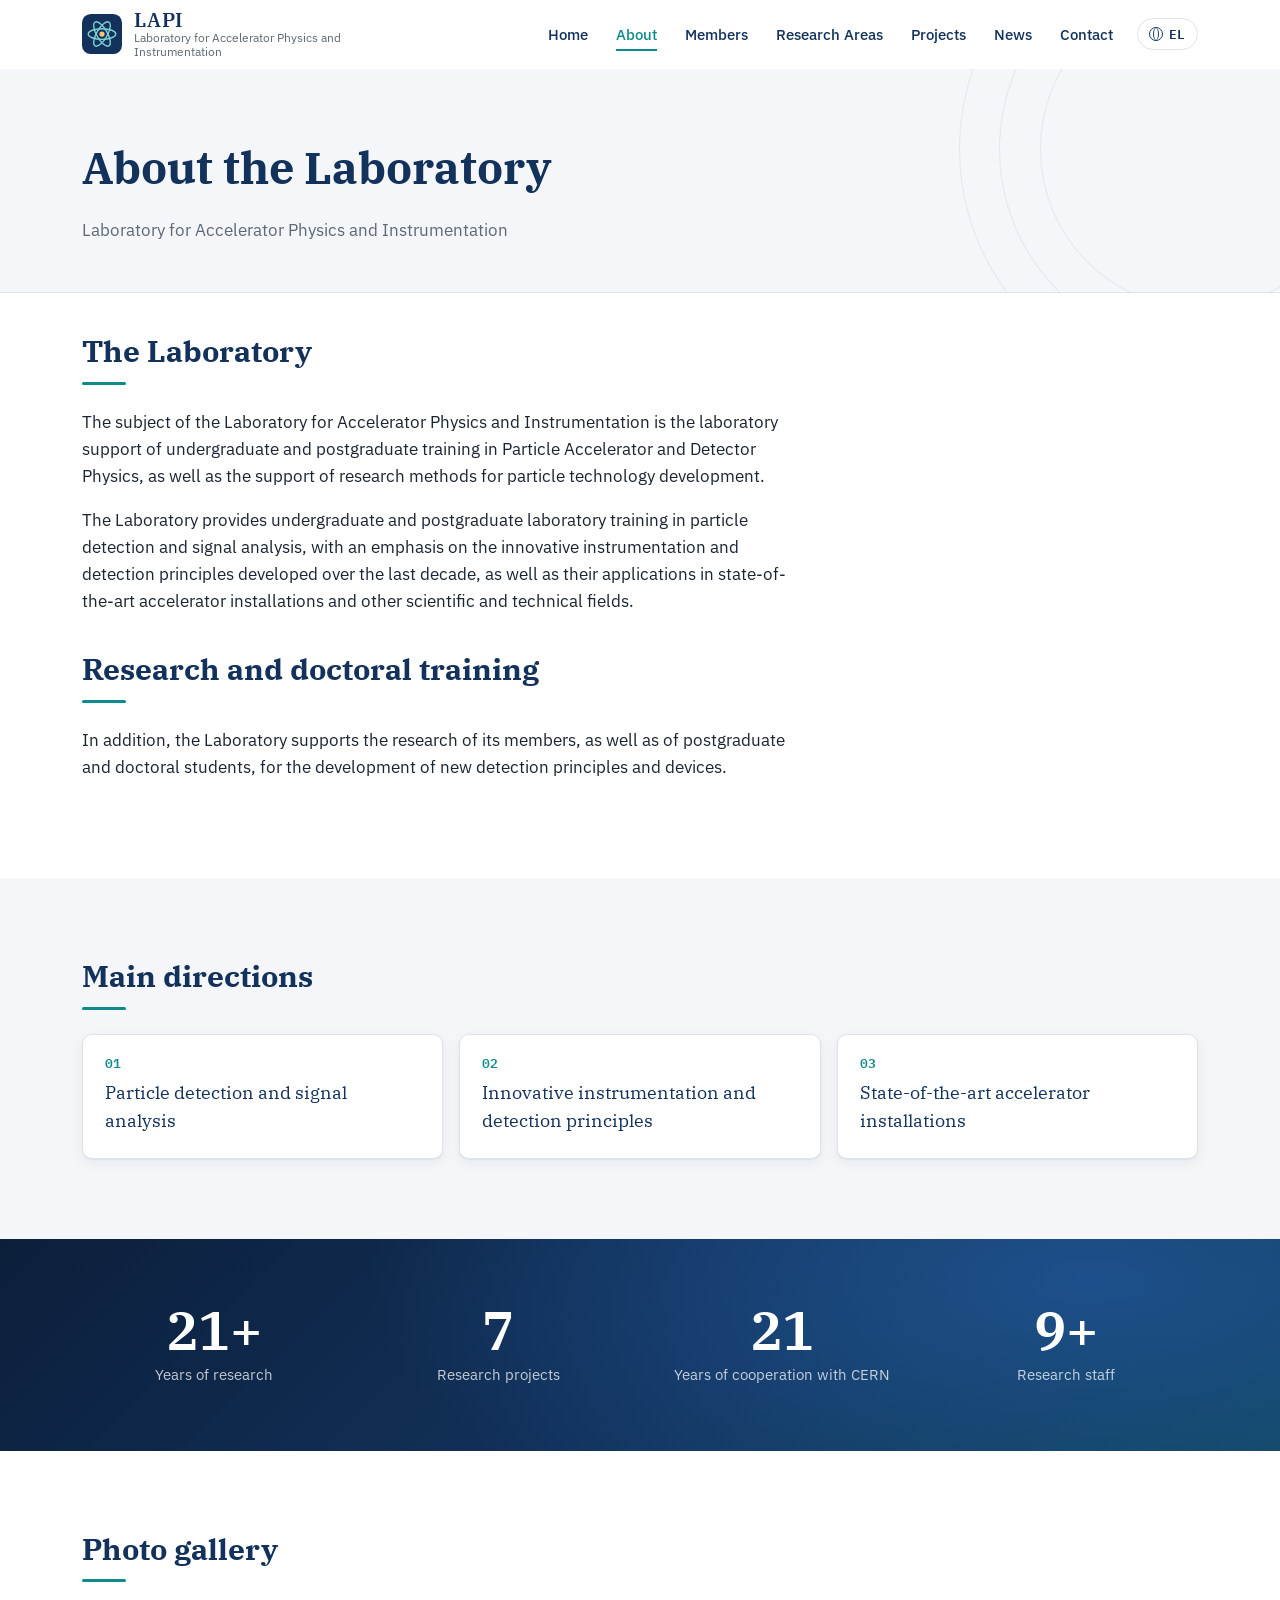
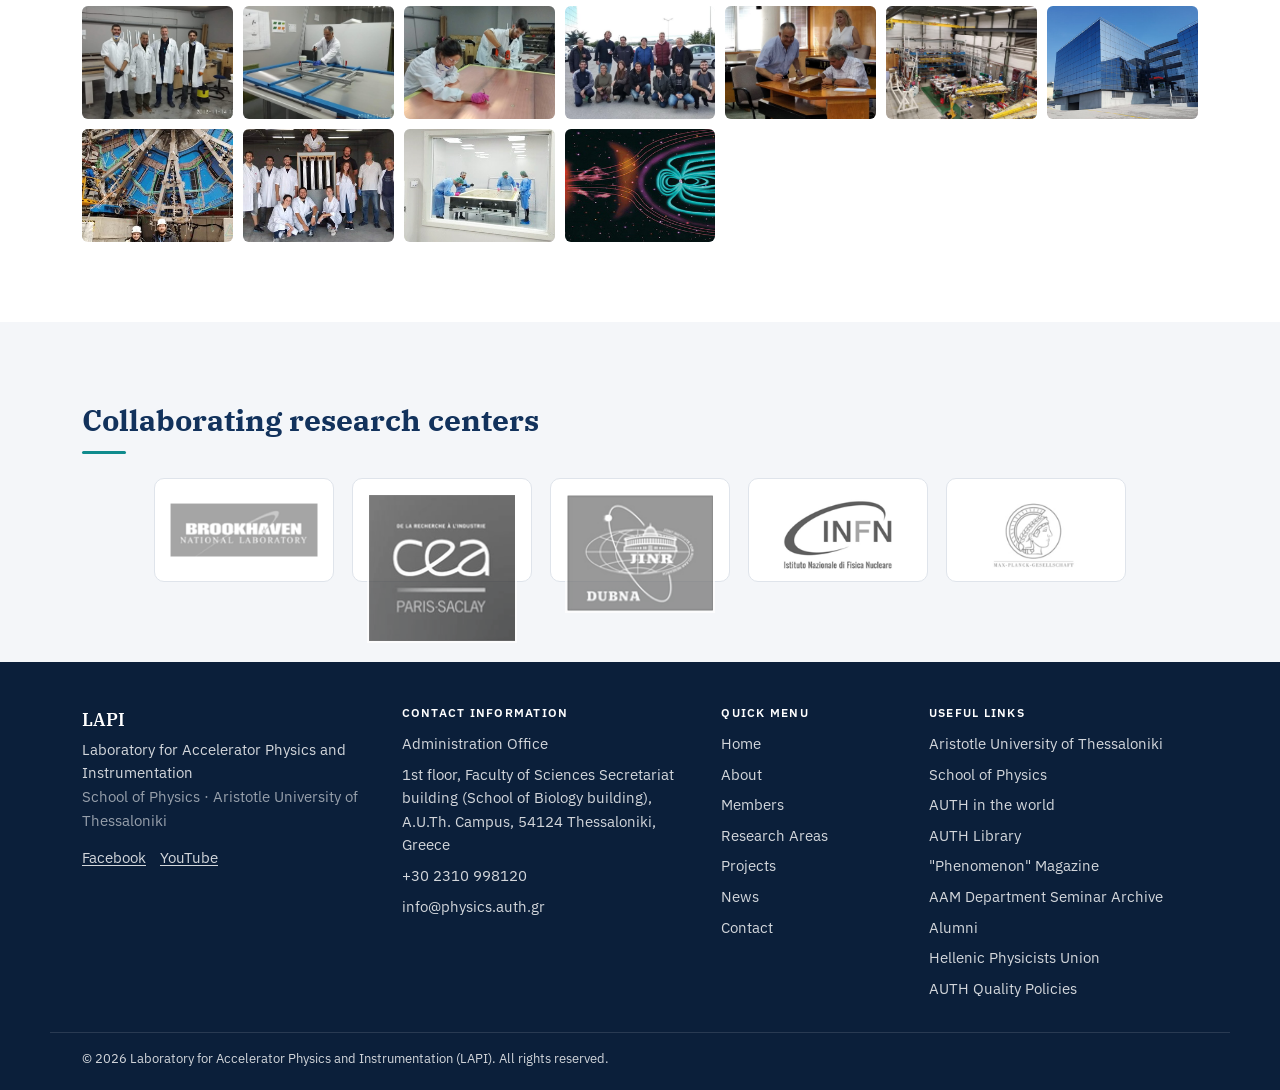
==== about.html @ a50b8a49 "LAPI site v2: content from the old site, EN/EL, member/research/project/news full pages with pop-up " ====
<!DOCTYPE html>
<html lang="en">
<head>
  <meta charset="utf-8">
  <meta name="viewport" content="width=device-width, initial-scale=1">
  <title>LAPI · Laboratory for Accelerator Physics and Instrumentation</title>
  <meta name="description" content="Laboratory for Accelerator Physics and Instrumentation (LAPI), School of Physics, Aristotle University of Thessaloniki">
  <link rel="icon" href="images/site/logo.svg" type="image/svg+xml">
  <link rel="stylesheet" href="assets/css/base.css?v=20261116-1">
  <link rel="stylesheet" id="theme-css" href="assets/css/themes/scientific.css?v=20261116-1">
  <!-- Shows a red banner if a data file has an error (e.g. a missing comma) -->
  <script>window.LAB_ERRORS=[];addEventListener("error",function(e){var t=e.target;if(t&&t.tagName==="SCRIPT"){LAB_ERRORS.push(t.getAttribute("src").split("?")[0]+": could not be loaded.");}else if(e.filename&&/\/data\//.test(e.filename)){LAB_ERRORS.push(e.filename.split("/").pop().split("?")[0].replace(/^/,"data/")+", line "+e.lineno+": "+e.message);}},true);</script>
</head>
<body data-page="about">
  <div id="site-header"></div>
  <main id="main"><noscript><p style="padding:2rem">Please enable JavaScript to view this site.</p></noscript></main>
  <div id="site-footer"></div>

  <!-- Content: edit these files -->
  <script src="data/site.js?v=20261116-1"></script>
  <script src="data/ui-strings.js?v=20261116-1"></script>
  <script src="data/members.js?v=20261116-1"></script>
  <script src="data/research.js?v=20261116-1"></script>
  <script src="data/projects.js?v=20261116-1"></script>
  <script src="data/news.js?v=20261116-1"></script>
  <!-- Engine (no need to edit) -->
  <script src="assets/js/app.js?v=20261116-1"></script>
</body>
</html>
---- assets/css/base.css ----
/* =====================================================================
 *  BASE LAYOUT & COMPONENTS
 *  Uses only the variables defined by the active theme
 *  (assets/css/themes/*.css). Change colours/fonts there, not here.
 * ===================================================================== */

/* ---------- reset ---------- */
*, *::before, *::after { box-sizing: border-box; }
html { -webkit-text-size-adjust: 100%; scroll-behavior: smooth; }
html.no-scroll { overflow: hidden; }
body {
  margin: 0; min-height: 100vh; display: flex; flex-direction: column;
  font-family: var(--font-body); font-size: 1rem; line-height: 1.6;
  color: var(--c-text); background: var(--c-bg);
  -webkit-font-smoothing: antialiased;
}
main { flex: 1; }
img { max-width: 100%; display: block; }
a { color: var(--c-accent); text-decoration-thickness: 1px; text-underline-offset: 2px; }
a:hover { text-decoration: underline; }
h1, h2, h3 { font-family: var(--font-head); color: var(--c-primary); line-height: 1.2; margin: 0 0 .5em; }
:focus-visible { outline: 2px solid var(--c-accent); outline-offset: 3px; }
[hidden] { display: none !important; }
.visually-hidden { position: absolute !important; width: 1px; height: 1px; overflow: hidden; clip: rect(0 0 0 0); white-space: nowrap; }
.muted { color: var(--c-muted); }
.container { width: 100%; max-width: var(--maxw); margin: 0 auto; padding: 0 clamp(16px, 4vw, 32px); }
.container--narrow { max-width: 860px; }

/* ---------- header ---------- */
.site-header {
  position: sticky; top: 0; z-index: 50;
  background: var(--header-bg); color: var(--header-text);
  backdrop-filter: saturate(1.4) blur(10px); -webkit-backdrop-filter: saturate(1.4) blur(10px);
  border-bottom: 1px solid transparent; transition: border-color .2s, box-shadow .2s;
}
.site-header.is-scrolled { border-bottom-color: var(--c-border); box-shadow: 0 4px 18px rgba(0,0,0,.05); }
.site-header__inner { display: flex; align-items: center; gap: 16px; min-height: 68px; }
.brand { display: flex; align-items: center; gap: 12px; color: inherit; text-decoration: none; min-width: 0; margin-right: auto; }
.brand:hover { text-decoration: none; }
.brand__logo { width: 40px; height: 40px; flex: none; }
.brand__text { display: flex; flex-direction: column; min-width: 0; }
.brand__short { font-family: var(--font-head); font-weight: 600; font-size: 1.25rem; line-height: 1.1; letter-spacing: .04em; }
.brand__name { font-size: .72rem; color: var(--c-muted); line-height: 1.25; max-width: 30ch; }

.nav { display: flex; align-items: center; gap: 4px; }
.nav__link {
  position: relative; padding: 8px 12px; border-radius: var(--radius-sm);
  color: inherit; text-decoration: none; font-weight: 500; font-size: .95rem;
}
.nav__link::after {
  content: ""; position: absolute; left: 12px; right: 12px; bottom: 3px; height: 2px;
  background: var(--c-accent); transform: scaleX(0); transform-origin: left; transition: transform .25s ease;
}
.nav__link:hover { text-decoration: none; }
.nav__link:hover::after, .nav__link.is-active::after { transform: scaleX(1); }
.nav__link.is-active { color: var(--c-accent); }

.lang-switch {
  margin-left: 8px; display: inline-flex; align-items: center; gap: 6px;
  font: 600 .8rem/1 var(--font-mono); letter-spacing: .05em;
  padding: 8px 11px; border-radius: 999px; cursor: pointer;
  color: var(--header-text); background: transparent; border: 1px solid var(--c-border);
  transition: background .2s, border-color .2s;
}
.lang-switch:hover { border-color: var(--c-accent); background: var(--c-accent-soft); }
.lang-switch__icon { width: 14px; height: 14px; border: 1.5px solid currentColor; border-radius: 50%; position: relative; }
.lang-switch__icon::before { content: ""; position: absolute; inset: 0 3px; border: 1.5px solid currentColor; border-top: 0; border-bottom: 0; border-radius: 50%; }

.nav-toggle { display: none; width: 44px; height: 44px; border: 0; background: transparent; cursor: pointer; position: relative; color: var(--header-text); }
.nav-toggle__bar, .nav-toggle__bar::before, .nav-toggle__bar::after {
  position: absolute; left: 11px; width: 22px; height: 2px; background: currentColor; border-radius: 2px; transition: transform .25s, opacity .2s;
}
.nav-toggle__bar { top: 21px; }
.nav-toggle__bar::before { content: ""; left: 0; top: -7px; }
.nav-toggle__bar::after { content: ""; left: 0; top: 7px; }
.nav-open .nav-toggle__bar { background: transparent; }
.nav-open .nav-toggle__bar::before { transform: translateY(7px) rotate(45deg); }
.nav-open .nav-toggle__bar::after { transform: translateY(-7px) rotate(-45deg); }

@media (max-width: 1100px) {
  .nav-toggle { display: block; }
  .nav {
    position: absolute; top: 100%; left: 0; right: 0; flex-direction: column; align-items: stretch; gap: 0;
    background: var(--c-surface); border-bottom: 1px solid var(--c-border); padding: 8px clamp(16px, 4vw, 32px) 16px;
    box-shadow: 0 16px 30px rgba(0,0,0,.08);
    opacity: 0; transform: translateY(-8px); pointer-events: none; transition: opacity .2s, transform .2s;
  }
  .nav-open .nav { opacity: 1; transform: none; pointer-events: auto; }
  .nav__link { padding: 12px 4px; border-bottom: 1px solid var(--c-border); color: var(--c-text); }
  .nav__link::after { left: 4px; right: auto; width: 24px; bottom: 6px; }
  .lang-switch { margin: 14px 0 0; align-self: flex-start; color: var(--c-text); }
}
@media (max-width: 420px) { .brand__name { display: none; } }

/* ---------- hero (home) ---------- */
.hero {
  position: relative; overflow: hidden; isolation: isolate;
  background: var(--hero-bg); color: var(--hero-text);
  padding: clamp(72px, 14vw, 150px) 0 clamp(64px, 11vw, 120px);
}
.hero--image { background: linear-gradient(100deg, rgba(6,18,38,.94) 0%, rgba(8,26,52,.82) 45%, rgba(8,26,52,.45) 100%), var(--hero-img) center/cover no-repeat; }
.hero__short { display: block; font: 600 .95rem/1 var(--font-mono); letter-spacing: .3em; color: var(--track-color-2); margin-bottom: 14px; }
.hero .btn-row { margin-top: 28px; }
.hero .btn--ghost { background: rgba(255,255,255,.08); color: #fff; border-color: rgba(255,255,255,.35); }
.hero .btn--ghost:hover { background: rgba(255,255,255,.16); color: #fff; border-color: #fff; }
.hero__canvas { position: absolute; inset: 0; width: 100%; height: 100%; z-index: -1; }
.hero::after { /* faint grid like graph paper */
  content: ""; position: absolute; inset: 0; z-index: -2; opacity: .08;
  background-image: linear-gradient(rgba(255,255,255,.6) 1px, transparent 1px), linear-gradient(90deg, rgba(255,255,255,.6) 1px, transparent 1px);
  background-size: 48px 48px;
  mask-image: linear-gradient(to bottom, black 30%, transparent);
  -webkit-mask-image: linear-gradient(to bottom, black 30%, transparent);
}
.hero__inner { max-width: var(--maxw); }
.hero__kicker { font: 500 .8rem/1.4 var(--font-mono); letter-spacing: .12em; text-transform: uppercase; color: var(--hero-muted); margin: 0 0 16px; }
.hero__title { color: var(--hero-text); font-size: clamp(1.9rem, 4.8vw, 3.4rem); max-width: 20ch; margin-bottom: 20px; }
.hero__tagline { font-size: clamp(1.02rem, 2vw, 1.25rem); color: var(--hero-muted); max-width: 58ch; margin: 0; }

/* ---------- page head (inner pages) ---------- */
.page-head { background: var(--c-bg-alt); border-bottom: 1px solid var(--c-border); padding: clamp(40px, 7vw, 72px) 0 clamp(28px, 5vw, 48px); position: relative; overflow: hidden; }
.page-head::before {
  content: ""; position: absolute; right: -80px; top: -80px; width: 320px; height: 320px; border-radius: 50%;
  border: 1px solid var(--c-border); box-shadow: 0 0 0 40px var(--c-bg-alt), 0 0 0 41px var(--c-border), 0 0 0 80px var(--c-bg-alt), 0 0 0 81px var(--c-border);
  opacity: .8;
}
.page-head__title { font-size: clamp(1.8rem, 4.5vw, 2.8rem); position: relative; }
.page-head__lead { color: var(--c-muted); margin: 0; max-width: 60ch; position: relative; font-size: 1.05rem; }

/* ---------- sections ---------- */
.section { padding: clamp(44px, 7vw, 80px) 0; }
.section--tight { padding-top: clamp(24px, 4vw, 40px); }
.section--alt { background: var(--c-bg-alt); }
.section__title { font-size: clamp(1.4rem, 3vw, 1.9rem); margin-bottom: 24px; }
.section__title::after { content: ""; display: block; width: 44px; height: 3px; background: var(--c-accent); margin-top: 12px; border-radius: 2px; }
.section__headrow { display: flex; align-items: baseline; justify-content: space-between; gap: 16px; flex-wrap: wrap; }
.more-link { font-weight: 500; text-decoration: none; }
.prose { max-width: 72ch; }
.prose p { margin: 0 0 1em; }
.prose ul { padding-left: 1.2em; }
.about .prose { font-size: 1.06rem; }

/* ---------- tiles (home) ---------- */
.tiles { display: grid; grid-template-columns: repeat(auto-fit, minmax(220px, 1fr)); gap: 18px; }
.tile {
  position: relative; display: flex; flex-direction: column; gap: 6px; padding: 24px 22px 44px;
  background: var(--c-surface); border: 1px solid var(--c-border); border-radius: var(--radius);
  color: var(--c-text); text-decoration: none; box-shadow: var(--shadow);
  transition: transform .25s ease, box-shadow .25s ease, border-color .25s;
}
.tile:hover { text-decoration: none; transform: translateY(-4px); box-shadow: var(--shadow-hover); border-color: var(--c-accent); }
.tile__title { font-family: var(--font-head); font-size: 1.25rem; font-weight: 600; color: var(--c-primary); display: flex; align-items: center; gap: 10px; }
.tile__count { font: 500 .75rem/1 var(--font-mono); background: var(--c-accent-soft); color: var(--c-accent); padding: 4px 7px; border-radius: 999px; }
.tile__desc { color: var(--c-muted); font-size: .94rem; }
.tile__arrow { position: absolute; right: 20px; bottom: 16px; color: var(--c-accent); font-size: 1.2rem; transition: transform .25s; }
.tile:hover .tile__arrow { transform: translateX(5px); }
.tile__icon { width: 40px; height: 40px; border-radius: 10px; background: var(--c-accent-soft); position: relative; margin-bottom: 8px; }
.tile__icon::before { content: ""; position: absolute; inset: 9px; background: var(--c-accent); -webkit-mask: var(--icon) center/contain no-repeat; mask: var(--icon) center/contain no-repeat; }
.tile__icon--people   { --icon: url("data:image/svg+xml,%3Csvg xmlns='http://www.w3.org/2000/svg' viewBox='0 0 24 24'%3E%3Ccircle cx='9' cy='8' r='4'/%3E%3Cpath d='M1 21c0-4.4 3.6-7 8-7s8 2.6 8 7z'/%3E%3Ccircle cx='17.5' cy='9' r='3'/%3E%3Cpath d='M18 14c3 .3 5 2.4 5 6h-4.5c0-2.4-.7-4.4-2.2-5.7z'/%3E%3C/svg%3E"); }
.tile__icon--research { --icon: url("data:image/svg+xml,%3Csvg xmlns='http://www.w3.org/2000/svg' viewBox='0 0 24 24' fill='none' stroke='black' stroke-width='1.8'%3E%3Cellipse cx='12' cy='12' rx='10' ry='4'/%3E%3Cellipse cx='12' cy='12' rx='10' ry='4' transform='rotate(60 12 12)'/%3E%3Cellipse cx='12' cy='12' rx='10' ry='4' transform='rotate(120 12 12)'/%3E%3Ccircle cx='12' cy='12' r='1.6' fill='black'/%3E%3C/svg%3E"); }
.tile__icon--projects { --icon: url("data:image/svg+xml,%3Csvg xmlns='http://www.w3.org/2000/svg' viewBox='0 0 24 24'%3E%3Cpath d='M3 6h7l2 2h9v12H3z'/%3E%3C/svg%3E"); }
.tile__icon--news     { --icon: url("data:image/svg+xml,%3Csvg xmlns='http://www.w3.org/2000/svg' viewBox='0 0 24 24'%3E%3Cpath d='M3 4h15v16H5a2 2 0 0 1-2-2zM19 8h2v10a2 2 0 0 1-2 2z'/%3E%3Cpath fill='white' d='M6 7h9v3H6zM6 12h9v1.5H6zM6 15h6v1.5H6z'/%3E%3C/svg%3E"); }

/* ---------- filters / chips ---------- */
.filters { display: flex; flex-wrap: wrap; gap: 8px; margin-bottom: 28px; }
.chip {
  display: inline-flex; align-items: center; gap: 6px; padding: 7px 14px; border-radius: 999px;
  border: 1px solid var(--c-border); background: var(--c-surface); color: var(--c-text);
  font: 500 .88rem/1.2 var(--font-body); cursor: pointer; transition: all .2s; text-decoration: none;
}
.chip:hover { border-color: var(--c-accent); color: var(--c-accent); text-decoration: none; }
.chip.is-active { background: var(--c-primary); border-color: var(--c-primary); color: var(--c-primary-contrast); }
.chip__count { font: 500 .72rem/1 var(--font-mono); opacity: .7; }
.chips { display: flex; flex-wrap: wrap; gap: 8px; }
.chip--link { font-size: .85rem; padding: 6px 12px; }

/* ---------- grids & cards ---------- */
.group + .group { margin-top: 48px; }
.group__title { font-size: 1.3rem; padding-bottom: 10px; border-bottom: 1px solid var(--c-border); margin-bottom: 22px; }
.grid { display: grid; gap: 22px; }
.grid--people { grid-template-columns: repeat(auto-fill, minmax(190px, 1fr)); }
.grid--cards  { grid-template-columns: repeat(auto-fill, minmax(290px, 1fr)); }
@media (max-width: 480px) { .grid--people { grid-template-columns: repeat(2, 1fr); gap: 14px; } }

.card {
  display: flex; flex-direction: column; overflow: hidden; cursor: pointer; color: var(--c-text); text-decoration: none;
  background: var(--c-surface); border: 1px solid var(--c-border); border-radius: var(--radius); box-shadow: var(--shadow);
  transition: transform .28s cubic-bezier(.2,.7,.3,1), box-shadow .28s, border-color .28s;
}
.card:hover, .card:focus-visible { transform: translateY(-5px); box-shadow: var(--shadow-hover); border-color: color-mix(in srgb, var(--c-accent) 50%, var(--c-border)); }
.card:hover .media img { transform: scale(1.04); }
.card__body { padding: 16px 18px 18px; display: flex; flex-direction: column; gap: 6px; flex: 1; }
.card__title { font-size: 1.12rem; margin: 0; }
.card--person .card__title { font-size: 1rem; font-family: var(--font-body); font-weight: 600; }
.card__meta { margin: 0; color: var(--c-accent); font-size: .86rem; font-weight: 500; }
.card__text { margin: 0; color: var(--c-muted); font-size: .92rem; }
.card--person .card__text { font-size: .85rem; }
.card__more { margin-top: auto; padding-top: 8px; font-size: .88rem; font-weight: 500; color: var(--c-accent); }
.card__row { display: flex; align-items: center; gap: 8px; flex-wrap: wrap; }
.acronym { font: 600 .78rem/1 var(--font-mono); letter-spacing: .06em; color: var(--c-primary); background: var(--c-bg-alt); border: 1px solid var(--c-border); padding: 5px 8px; border-radius: 4px; }

/* ---------- responsive images ---------- */
/* Any photo, any size: the box keeps its ratio and the photo is cropped to fill it.
   Per-item focus point with  photoPosition / imagePosition  in the data files. */
.media { position: relative; aspect-ratio: var(--ratio, 16/9); overflow: hidden; background: var(--c-bg-alt); flex: none; }
.media img { position: absolute; inset: 0; width: 100%; height: 100%; object-fit: cover; object-position: var(--pos, 50% 50%); transition: transform .6s ease; z-index: 1; }
.media .placeholder { position: absolute; inset: 0; }
.media--round { border-radius: 50%; }
.media--contain { background: #fff; }
.media img.is-contain { object-fit: contain; padding: 8% 10%; background: #fff; }
.card:hover .media img.is-contain { transform: scale(1.03); }

.placeholder--avatar {
  display: grid; place-items: center;
  background: linear-gradient(145deg, hsl(var(--ph-hue) var(--ph-sat) calc(var(--ph-light) + 12%)), hsl(calc(var(--ph-hue) + 40) var(--ph-sat) var(--ph-light)));
  color: rgba(255,255,255,.92); font: 600 clamp(1.4rem, 4vw, 2.6rem)/1 var(--font-head); letter-spacing: .04em;
}
.media--round .placeholder--avatar { font-size: .95rem; }
.placeholder--pattern { background: linear-gradient(135deg, hsl(var(--ph-hue) var(--ph-sat) calc(var(--ph-light) - 6%)), hsl(calc(var(--ph-hue) + 50) var(--ph-sat) calc(var(--ph-light) + 6%))); }
.placeholder--pattern svg { width: 100%; height: 100%; }
.ph-rings circle { fill: none; stroke: rgba(255,255,255,.14); stroke-width: 1; }
.ph-tracks path { fill: none; stroke: rgba(255,255,255,.55); stroke-width: 1.4; stroke-linecap: round; }
.ph-vertex { fill: #fff; }

/* ---------- badges ---------- */
.badge { display: inline-block; font: 600 .7rem/1 var(--font-body); letter-spacing: .06em; text-transform: uppercase; padding: 5px 8px; border-radius: 4px; color: #fff; background: var(--c-accent); }
.badge--ongoing { background: var(--c-ongoing); }
.badge--completed { background: var(--c-completed); }
.badge--news { background: var(--c-accent); }
.badge--announcement { background: var(--c-announcement); }
.badge--event { background: var(--c-event); }
.badge--position { background: var(--c-position); }
.badge--pinned { background: transparent; color: var(--c-muted); border: 1px solid var(--c-border); }

/* ---------- news list ---------- */
.news-list { display: flex; flex-direction: column; gap: 14px; }
.news-item {
  color: var(--c-text); text-decoration: none;
  display: grid; grid-template-columns: 76px 1fr; gap: 18px; align-items: start; cursor: pointer;
  background: var(--c-surface); border: 1px solid var(--c-border); border-radius: var(--radius); padding: 18px;
  box-shadow: var(--shadow); transition: transform .25s, box-shadow .25s, border-color .25s;
}
.news-item.has-image { grid-template-columns: 76px 1fr 180px; }
.news-item:hover, .news-item:focus-visible { transform: translateX(4px); box-shadow: var(--shadow-hover); border-color: var(--c-accent); }
.news-item__date { display: flex; flex-direction: column; align-items: center; justify-content: center; padding: 10px 4px; border-radius: var(--radius-sm); background: var(--c-bg-alt); border: 1px solid var(--c-border); text-align: center; }
.news-item__day { font: 600 1.6rem/1 var(--font-head); color: var(--c-primary); }
.news-item__month { font-size: .72rem; color: var(--c-muted); margin-top: 4px; text-transform: uppercase; letter-spacing: .04em; }
.news-item__body { display: flex; flex-direction: column; gap: 6px; min-width: 0; }
.news-item__title { font-size: 1.1rem; margin: 0; }
.news-item__thumb { border-radius: var(--radius-sm); }
@media (max-width: 640px) {
  .news-item, .news-item.has-image { grid-template-columns: 60px 1fr; gap: 14px; padding: 14px; }
  .news-item__thumb { grid-column: 1 / -1; order: -1; }
  .news-item__day { font-size: 1.3rem; }
}

/* ---------- contact ---------- */
.contact__grid { display: grid; gap: 12px; font-size: 1.02rem; }
.contact .label { display: inline-block; width: 28px; }

/* ---------- buttons / links ---------- */
.link-list { display: flex; flex-wrap: wrap; gap: 8px; margin-top: 8px; }
.btn { display: inline-flex; align-items: center; gap: 4px; padding: 8px 14px; border-radius: var(--radius-sm); font-weight: 500; font-size: .9rem; text-decoration: none; transition: all .2s; }
.btn--ghost { border: 1px solid var(--c-border); color: var(--c-text); background: var(--c-surface); }
.btn--ghost:hover { border-color: var(--c-accent); color: var(--c-accent); text-decoration: none; }
.tags { list-style: none; padding: 0; margin: 0; display: flex; flex-wrap: wrap; gap: 6px; }
.tags li { font: 500 .8rem/1 var(--font-mono); padding: 6px 9px; border-radius: 4px; background: var(--c-accent-soft); color: var(--c-accent); }

/* ---------- modal (pop-up) ---------- */
.modal { pointer-events: none; }
.modal.is-open { pointer-events: auto; }
.modal { position: fixed; inset: 0; z-index: 100; display: grid; place-items: center; padding: clamp(0px, 3vw, 32px); }
.modal__backdrop { position: absolute; inset: 0; background: rgba(8, 16, 30, .62); backdrop-filter: blur(4px); -webkit-backdrop-filter: blur(4px); opacity: 0; transition: opacity .28s ease; }
.modal__panel {
  position: relative; width: min(920px, 100%); max-height: min(90vh, 100%); overflow: auto; overscroll-behavior: contain;
  background: var(--c-surface); color: var(--c-text); border-radius: calc(var(--radius) + 4px); box-shadow: 0 30px 80px rgba(0,0,0,.35);
  opacity: 0; transform: translateY(24px) scale(.97); transition: opacity .28s ease, transform .32s cubic-bezier(.2,.8,.25,1);
  outline: none;
}
.modal.is-open .modal__backdrop { opacity: 1; }
.modal.is-open .modal__panel { opacity: 1; transform: none; }
.modal__close {
  position: sticky; top: 12px; float: right; margin: 12px 12px -56px 0; z-index: 3;
  width: 40px; height: 40px; border-radius: 50%; border: 1px solid var(--c-border); background: var(--c-surface);
  color: var(--c-text); font-size: 1.6rem; line-height: 1; cursor: pointer; box-shadow: var(--shadow); transition: transform .2s, background .2s;
}
.modal__close:hover { transform: rotate(90deg); background: var(--c-bg-alt); }
@media (max-width: 640px) {
  .modal { padding: 0; place-items: end stretch; }
  .modal__panel { max-height: 92vh; border-radius: 16px 16px 0 0; transform: translateY(100%); }
  .modal.is-open .modal__panel { transform: none; }
}

.detail { display: block; }
.detail__main { padding: clamp(20px, 4vw, 36px); }
.detail__banner { border-radius: 0; }
.detail__kicker { font: 500 .75rem/1 var(--font-mono); text-transform: uppercase; letter-spacing: .1em; color: var(--c-accent); margin: 0 0 10px; }
.detail__title { font-size: clamp(1.4rem, 3.4vw, 2rem); margin: 10px 0 6px; padding-right: 40px; }
.detail__sub { color: var(--c-muted); margin: 0 0 16px; font-size: 1.02rem; }
.detail__h { font: 600 .78rem/1 var(--font-body); text-transform: uppercase; letter-spacing: .1em; color: var(--c-muted); margin: 26px 0 12px; }
.detail--person { display: grid; grid-template-columns: 280px 1fr; }
.detail--person .detail__side { padding: clamp(20px, 4vw, 32px); padding-right: 0; }
.detail--person .detail__side .media { border-radius: var(--radius); }
@media (max-width: 720px) {
  .detail--person { grid-template-columns: 1fr; }
  .detail--person .detail__side { padding: 24px 24px 0; max-width: 260px; }
}
.facts { display: grid; gap: 8px; margin: 16px 0; padding: 14px 16px; background: var(--c-bg-alt); border-radius: var(--radius-sm); border: 1px solid var(--c-border); }
.facts:empty { display: none; }
.facts div { display: grid; grid-template-columns: 130px 1fr; gap: 10px; }
.facts dt { color: var(--c-muted); font-size: .88rem; }
.facts dd { margin: 0; overflow-wrap: anywhere; }
@media (max-width: 480px) { .facts div { grid-template-columns: 1fr; gap: 0; } }

.people-mini { display: grid; grid-template-columns: repeat(auto-fill, minmax(220px, 1fr)); gap: 10px; }
.person-mini { display: flex; align-items: center; gap: 12px; padding: 8px; border-radius: var(--radius-sm); border: 1px solid var(--c-border); color: var(--c-text); text-decoration: none; transition: border-color .2s, background .2s; }
.person-mini:hover { border-color: var(--c-accent); background: var(--c-accent-soft); text-decoration: none; }
.person-mini .media { width: 44px; }
.person-mini > span { display: flex; flex-direction: column; font-size: .9rem; line-height: 1.3; min-width: 0; }
.person-mini .muted { font-size: .8rem; }

.gallery { display: grid; grid-template-columns: repeat(auto-fill, minmax(150px, 1fr)); gap: 10px; }
.gallery a { display: block; border-radius: var(--radius-sm); overflow: hidden; }
.gallery a:hover img { transform: scale(1.06); }

/* ---------- lightbox ---------- */
.lightbox { position: fixed; inset: 0; z-index: 200; background: rgba(0,0,0,.92); display: flex; align-items: center; justify-content: center; opacity: 0; transition: opacity .2s; cursor: zoom-out; }
.lightbox.is-open { opacity: 1; pointer-events: auto; }
.lightbox:not(.is-open) { pointer-events: none; }
.lightbox figure { margin: 0; max-width: 92vw; max-height: 88vh; display: flex; flex-direction: column; align-items: center; }
.lightbox img { max-width: 92vw; max-height: 82vh; object-fit: contain; border-radius: 4px; }
.lightbox img[src$=".svg"] { width: min(900px, 92vw); }
.lightbox figcaption { color: #ddd; margin-top: 10px; font-size: .92rem; text-align: center; }
.lightbox__nav { position: absolute; top: 50%; transform: translateY(-50%); width: 48px; height: 48px; border-radius: 50%; border: 0; background: rgba(255,255,255,.12); color: #fff; font-size: 2rem; cursor: pointer; }
.lightbox__prev { left: 14px; } .lightbox__next { right: 14px; }
.lightbox.is-single .lightbox__nav { display: none; }

/* ---------- footer ---------- */
.site-footer { background: var(--footer-bg); color: var(--footer-text); padding: 44px 0 20px; font-size: .92rem; }
.site-footer a { color: inherit; }
.site-footer .muted { color: color-mix(in srgb, var(--footer-text) 70%, transparent); }
.site-footer__grid { display: grid; grid-template-columns: 1.2fr 1.5fr 1fr; gap: 28px; }
.site-footer__name { font-family: var(--font-head); font-size: 1.1rem; font-weight: 600; color: #fff; margin-bottom: 4px; }
.site-footer__contact, .site-footer__links { display: flex; flex-direction: column; gap: 6px; }
.site-footer__bottom { border-top: 1px solid rgba(255,255,255,.12); margin-top: 32px; padding-top: 16px; font-size: .8rem; }
@media (max-width: 760px) { .site-footer__grid { grid-template-columns: 1fr; } }

.empty { padding: 40px 0; text-align: center; }

/* ---------- reveal-on-scroll effect ---------- */
.reveal { opacity: 0; transform: translateY(16px); transition: opacity .6s ease var(--d, 0ms), transform .6s cubic-bezier(.2,.7,.3,1) var(--d, 0ms); }
.reveal.is-visible { opacity: 1; transform: none; }
@media (prefers-reduced-motion: reduce) {
  *, *::before, *::after { transition-duration: 0ms !important; animation-duration: 0ms !important; scroll-behavior: auto !important; }
  .reveal { opacity: 1; transform: none; }
}
/* If JS fails, never hide content */
html:not(.is-ready) .reveal { opacity: 1; transform: none; }

/* =====================================================================
 *  v2 components
 * ===================================================================== */
.card:hover, .news-item:hover { text-decoration: none; }
.card .tags { margin-bottom: 2px; }
.card .tags li { font-size: .7rem; padding: 4px 7px; }
.lead { font-size: 1.12rem; color: var(--c-muted); margin: 0 0 8px; }
.btn-row { display: flex; flex-wrap: wrap; gap: 10px; margin: 14px 0; }
.btn { cursor: pointer; }
.btn--primary { background: var(--c-accent); color: #fff; border: 1px solid var(--c-accent); }
.btn--primary:hover { filter: brightness(1.08); color: #fff; text-decoration: none; transform: translateY(-1px); box-shadow: var(--shadow); }
.btn__icon { font-size: .95em; }
.btn__ext { opacity: .7; margin-left: 2px; }
.back-row { padding-bottom: 56px; }

/* breadcrumb */
.crumbs { display: flex; flex-wrap: wrap; gap: 8px; font-size: .85rem; color: var(--c-muted); margin-bottom: 14px; position: relative; }
.crumbs a { color: var(--c-muted); }
.crumbs a:hover { color: var(--c-accent); }
.page-head--slim { padding: 18px 0 4px; }
.page-head--slim::before { display: none; }

/* focus boxes under the hero */
.focus { background: var(--c-primary); }
.focus__grid { display: grid; grid-template-columns: repeat(auto-fit, minmax(280px, 1fr)); }
.focus__item { position: relative; display: flex; flex-direction: column; gap: 6px; padding: 26px 56px 26px 24px; color: #fff; text-decoration: none; border-left: 1px solid rgba(255,255,255,.12); transition: background .25s; }
.focus__item:first-child { border-left: 0; }
.focus__item:hover { background: rgba(255,255,255,.07); text-decoration: none; }
.focus__title { font-family: var(--font-head); font-size: 1.2rem; font-weight: 600; }
.focus__text { color: rgba(255,255,255,.75); font-size: .93rem; }
.focus__arrow { position: absolute; right: 22px; top: 50%; transform: translateY(-50%); font-size: 1.3rem; color: var(--track-color-2); transition: transform .25s; }
.focus__item:hover .focus__arrow { transform: translate(5px, -50%); }
@media (max-width: 640px) { .focus__item { border-left: 0; border-top: 1px solid rgba(255,255,255,.12); } }

/* intro + student info box */
.split { display: grid; grid-template-columns: 1.5fr 1fr; gap: clamp(24px, 5vw, 64px); align-items: start; }
@media (max-width: 900px) { .split { grid-template-columns: 1fr; } }
.info-box { background: var(--c-bg-alt); border: 1px solid var(--c-border); border-left: 4px solid var(--c-accent); border-radius: var(--radius); padding: 24px; }
.info-box__title { font-size: 1.15rem; margin-bottom: 16px; }
.info-box dl { margin: 0; display: grid; gap: 14px; }
.info-box dt { font: 600 .74rem/1.3 var(--font-body); text-transform: uppercase; letter-spacing: .08em; color: var(--c-accent); }
.info-box dd { margin: 3px 0 0; font-size: .95rem; }

/* numbers */
.numbers { background: var(--hero-bg); color: #fff; padding: clamp(40px, 6vw, 64px) 0; }
.numbers__title { color: #fff; text-align: center; font-size: clamp(1.3rem, 3vw, 1.7rem); margin-bottom: 28px; }
.numbers__grid { display: grid; grid-template-columns: repeat(auto-fit, minmax(170px, 1fr)); gap: 20px; text-align: center; }
.number { display: flex; flex-direction: column; gap: 6px; }
.number__value { font: 600 clamp(2.4rem, 6vw, 3.4rem)/1 var(--font-head); color: #fff; }
.number__label { color: rgba(255,255,255,.75); font-size: .92rem; }

/* partners */
.partners__row { display: flex; flex-wrap: wrap; justify-content: center; align-items: center; gap: 18px; }
.partner { display: grid; place-items: center; width: 180px; height: 104px; padding: 14px; background: #fff; border: 1px solid var(--c-border); border-radius: var(--radius); transition: transform .25s, box-shadow .25s; }
.partner img { width: 100%; height: 100%; object-fit: contain; filter: grayscale(1); opacity: .75; transition: filter .3s, opacity .3s; }
.partner:hover { transform: translateY(-3px); box-shadow: var(--shadow-hover); }
.partner:hover img { filter: none; opacity: 1; }
@media (max-width: 480px) { .partner { width: calc(50% - 9px); height: 90px; } }

/* about */
.about__block + .about__block { margin-top: 36px; }
.directions { display: grid; grid-template-columns: repeat(auto-fit, minmax(240px, 1fr)); gap: 16px; }
.direction { display: flex; flex-direction: column; gap: 10px; padding: 22px; background: var(--c-surface); border: 1px solid var(--c-border); border-radius: var(--radius); font-family: var(--font-head); font-size: 1.1rem; color: var(--c-primary); box-shadow: var(--shadow); }
.direction__n { font: 600 .8rem/1 var(--font-mono); color: var(--c-accent); }

/* contact */
.contact { display: grid; grid-template-columns: repeat(auto-fit, minmax(300px, 1fr)); gap: 22px; align-items: start; }
.contact__card { background: var(--c-surface); border: 1px solid var(--c-border); border-radius: var(--radius); padding: clamp(20px, 4vw, 32px); box-shadow: var(--shadow); }

/* pop-up preview */
.preview__main { padding: clamp(20px, 4vw, 32px); }
.preview__text { color: var(--c-text); margin: 10px 0 0; }
.preview__foot { margin-top: 24px; padding-top: 18px; border-top: 1px solid var(--c-border); display: flex; justify-content: flex-end; }
.preview--person { display: grid; grid-template-columns: 240px 1fr; }
.preview--person .preview__side { padding: clamp(20px, 4vw, 32px); padding-right: 0; }
.preview--person .preview__side .media { border-radius: var(--radius); }
@media (max-width: 640px) {
  .preview--person { grid-template-columns: 1fr; }
  .preview--person .preview__side { padding: 22px 22px 0; max-width: 200px; }
  .preview__foot { justify-content: stretch; } .preview__foot .btn { flex: 1; justify-content: center; }
}

/* member profile page */
.profile { display: grid; grid-template-columns: 300px 1fr; gap: clamp(24px, 5vw, 56px); align-items: start; }
.profile__side { position: sticky; top: 90px; display: flex; flex-direction: column; gap: 16px; }
.profile__photo { border-radius: var(--radius); box-shadow: var(--shadow); }
.profile__card .facts { margin-top: 0; }
.profile__card .facts div { grid-template-columns: 1fr; gap: 2px; }
.profile__card .btn--primary { width: 100%; justify-content: center; }
.profile__name { font-size: clamp(1.8rem, 4.5vw, 2.6rem); margin: 6px 0 4px; }
.profile__main section { margin-top: 8px; }
@media (max-width: 800px) {
  .profile { grid-template-columns: 1fr; }
  .profile__side { position: static; flex-direction: row; flex-wrap: wrap; }
  .profile__photo { width: 160px; }
  .profile__card { flex: 1; min-width: 220px; }
}

/* research / project / news full page */
.detail-page__banner { border-radius: var(--radius); margin-bottom: 28px; box-shadow: var(--shadow); }
.detail-page__grid { display: grid; grid-template-columns: minmax(0, 1fr) 340px; gap: clamp(24px, 5vw, 48px); align-items: start; }
.detail-page__main .prose { max-width: none; font-size: 1.04rem; }
.detail-page__side { display: flex; flex-direction: column; gap: 16px; }
.side-box { background: var(--c-surface); border: 1px solid var(--c-border); border-radius: var(--radius); padding: 18px; box-shadow: var(--shadow); }
.side-box .detail__h { margin-top: 0; }
.side-box__media { border-radius: var(--radius-sm); margin-bottom: 14px; border: 1px solid var(--c-border); }
.side-box .people-mini { grid-template-columns: 1fr; }
.side-box .btn--primary { width: 100%; justify-content: center; margin-top: 4px; }
.side-list { list-style: none; margin: 0; padding: 0; display: grid; gap: 12px; }
.side-list li { display: flex; flex-direction: column; font-size: .93rem; }
.side-list .muted { font-size: .8rem; }
@media (max-width: 900px) { .detail-page__grid { grid-template-columns: 1fr; } }

/* lightbox close button */
.lightbox__close { position: absolute; top: 14px; right: 14px; width: 44px; height: 44px; border-radius: 50%; border: 0; background: rgba(255,255,255,.12); color: #fff; font-size: 1.8rem; cursor: pointer; }

/* footer (4 columns) */
.site-footer__grid { grid-template-columns: 1.3fr 1.3fr .8fr 1.2fr; }
.site-footer h3 { color: #fff; font: 600 .78rem/1 var(--font-body); text-transform: uppercase; letter-spacing: .1em; margin: 0 0 14px; }
.site-footer__list { display: flex; flex-direction: column; gap: 7px; }
.site-footer__list a { text-decoration: none; }
.site-footer__list a:hover { text-decoration: underline; }
.site-footer__social { display: flex; gap: 14px; margin-top: 14px; }
@media (max-width: 900px) { .site-footer__grid { grid-template-columns: 1fr 1fr; } }
@media (max-width: 560px) { .site-footer__grid { grid-template-columns: 1fr; } }

/* data error / check banner */
.data-banner { position: relative; z-index: 300; padding: 14px 52px 14px 20px; font-size: .92rem; line-height: 1.5; }
.data-banner ul { margin: 6px 0 0; padding-left: 20px; }
.data-banner button { position: absolute; top: 8px; right: 12px; border: 0; background: transparent; font-size: 1.5rem; cursor: pointer; color: inherit; }
.data-banner--error { background: #b42318; color: #fff; }
.data-banner--warn { background: #fff4d6; color: #5c4400; border-bottom: 1px solid #f2d27a; }
.data-banner--ok { background: #e6f6ec; color: #145c32; }
@media (max-width: 900px) { .detail-page__side--first { order: -1; } }
---- assets/css/themes/scientific.css ----
/* =====================================================================
 *  THEME: scientific  (default)
 *  Clean, academic look: white paper, deep navy, teal accent.
 *  ---------------------------------------------------------------------
 *  A theme only sets the variables below. To make a new theme:
 *  copy this file, rename it (e.g. themes/my-theme.css), change values,
 *  and set  theme: "my-theme"  in data/config.js.
 * ===================================================================== */
@import url("https://fonts.googleapis.com/css2?family=IBM+Plex+Sans:wght@400;500;600&family=IBM+Plex+Serif:wght@500;600&family=IBM+Plex+Mono:wght@500&display=swap");

:root {
  /* Fonts (Plex supports Greek) */
  --font-body: "IBM Plex Sans", "Segoe UI", Roboto, Arial, sans-serif;
  --font-head: "IBM Plex Serif", Georgia, "Times New Roman", serif;
  --font-mono: "IBM Plex Mono", ui-monospace, Consolas, monospace;

  /* Colours */
  --c-bg: #ffffff;
  --c-bg-alt: #f4f6f9;
  --c-surface: #ffffff;
  --c-text: #1b2433;
  --c-muted: #5d6878;
  --c-border: #dfe4eb;
  --c-primary: #12325c;        /* navy: headings, header */
  --c-primary-contrast: #ffffff;
  --c-accent: #0f8b8d;         /* teal: links, highlights */
  --c-accent-soft: #e3f4f4;

  /* Status / badge colours */
  --c-ongoing: #1e7f4f;
  --c-completed: #6b7280;
  --c-announcement: #b45309;
  --c-event: #6d28d9;
  --c-position: #be123c;

  /* Header & home hero */
  --header-bg: rgba(255, 255, 255, 0.92);
  --header-text: var(--c-primary);
  --hero-bg: radial-gradient(1200px 500px at 85% 20%, #1d4f8a 0%, transparent 60%),
             linear-gradient(135deg, #0b1f3a 0%, #12325c 55%, #0e4a5c 100%);
  --hero-text: #ffffff;
  --hero-muted: rgba(255, 255, 255, 0.78);
  --track-color: rgba(120, 200, 255, 0.55);
  --track-color-2: rgba(255, 196, 120, 0.55);

  --footer-bg: #0b1f3a;
  --footer-text: rgba(255, 255, 255, 0.82);

  /* Shape */
  --radius: 10px;
  --radius-sm: 6px;
  --shadow: 0 1px 2px rgba(16, 32, 64, 0.06), 0 4px 14px rgba(16, 32, 64, 0.06);
  --shadow-hover: 0 4px 10px rgba(16, 32, 64, 0.08), 0 18px 40px rgba(16, 32, 64, 0.14);
  --maxw: 1180px;

  /* Placeholder graphics (used when no image is given) */
  --ph-sat: 45%;
  --ph-light: 30%;
}
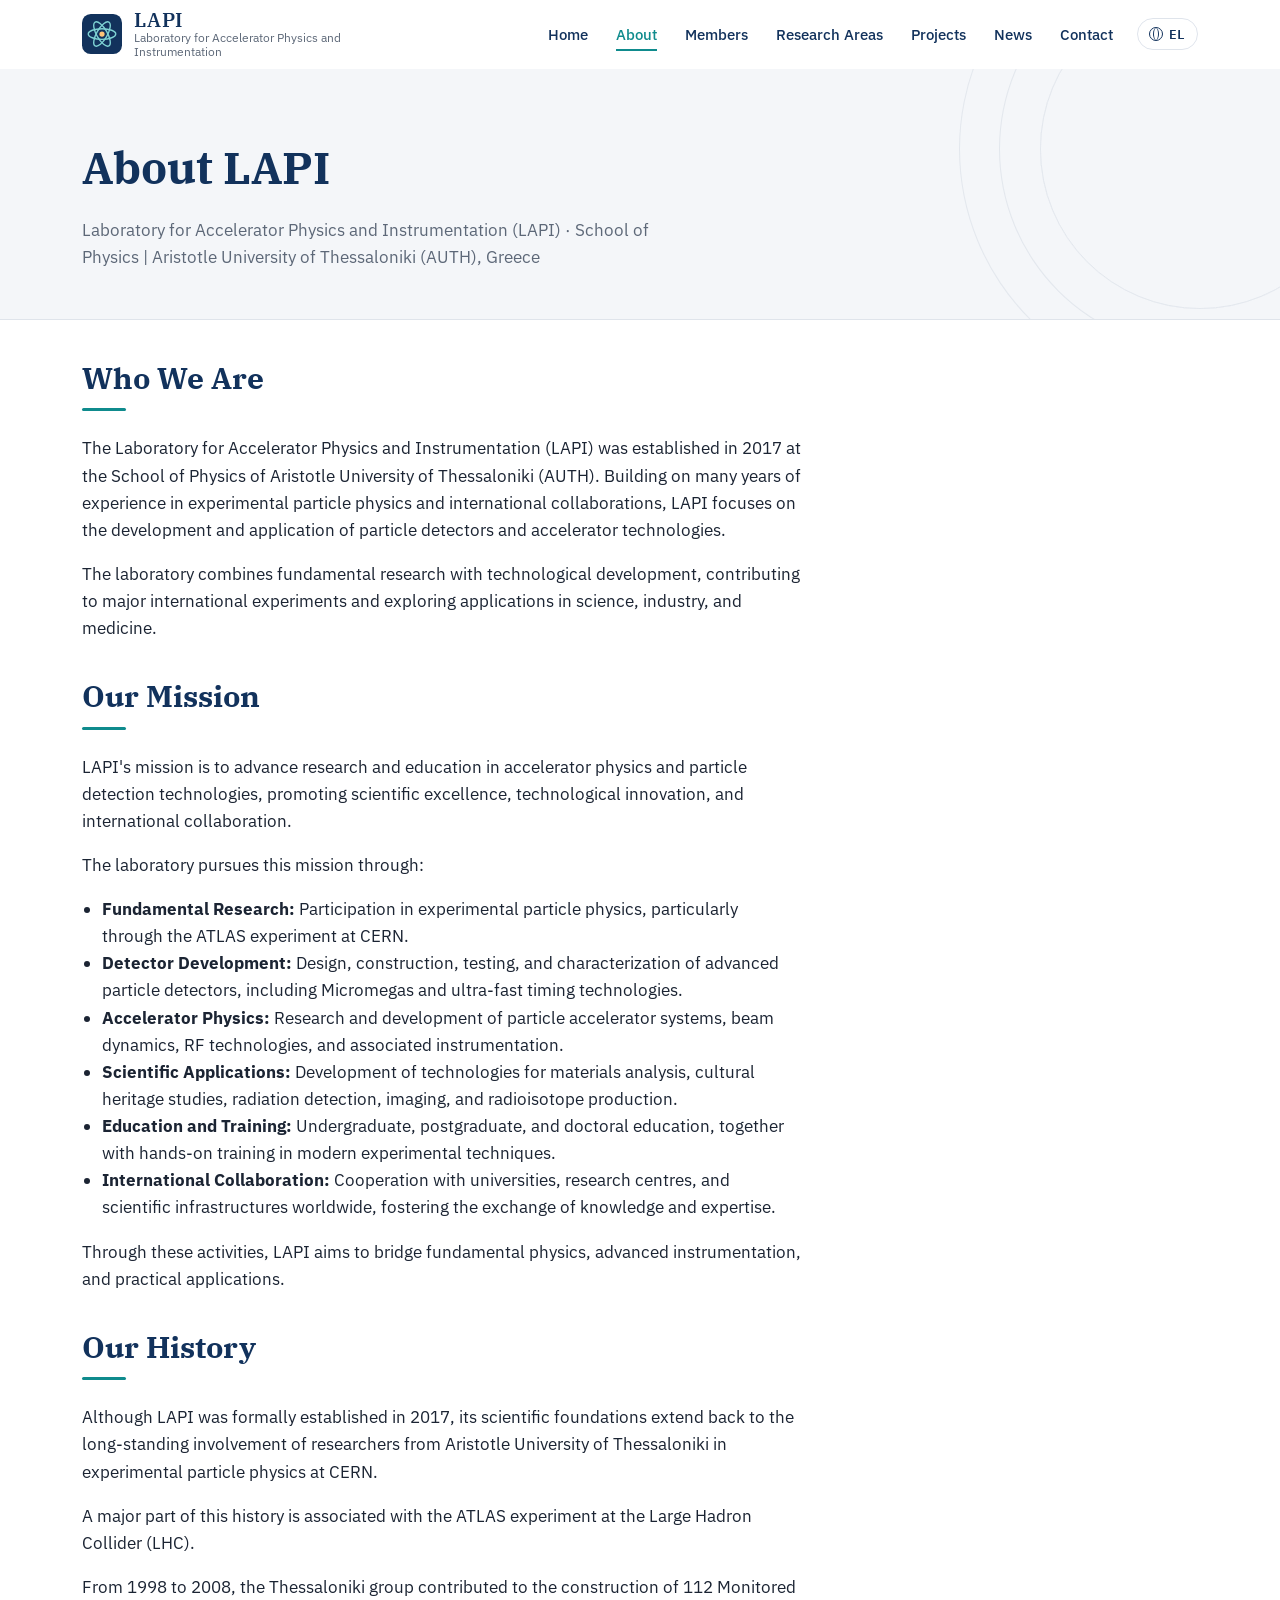
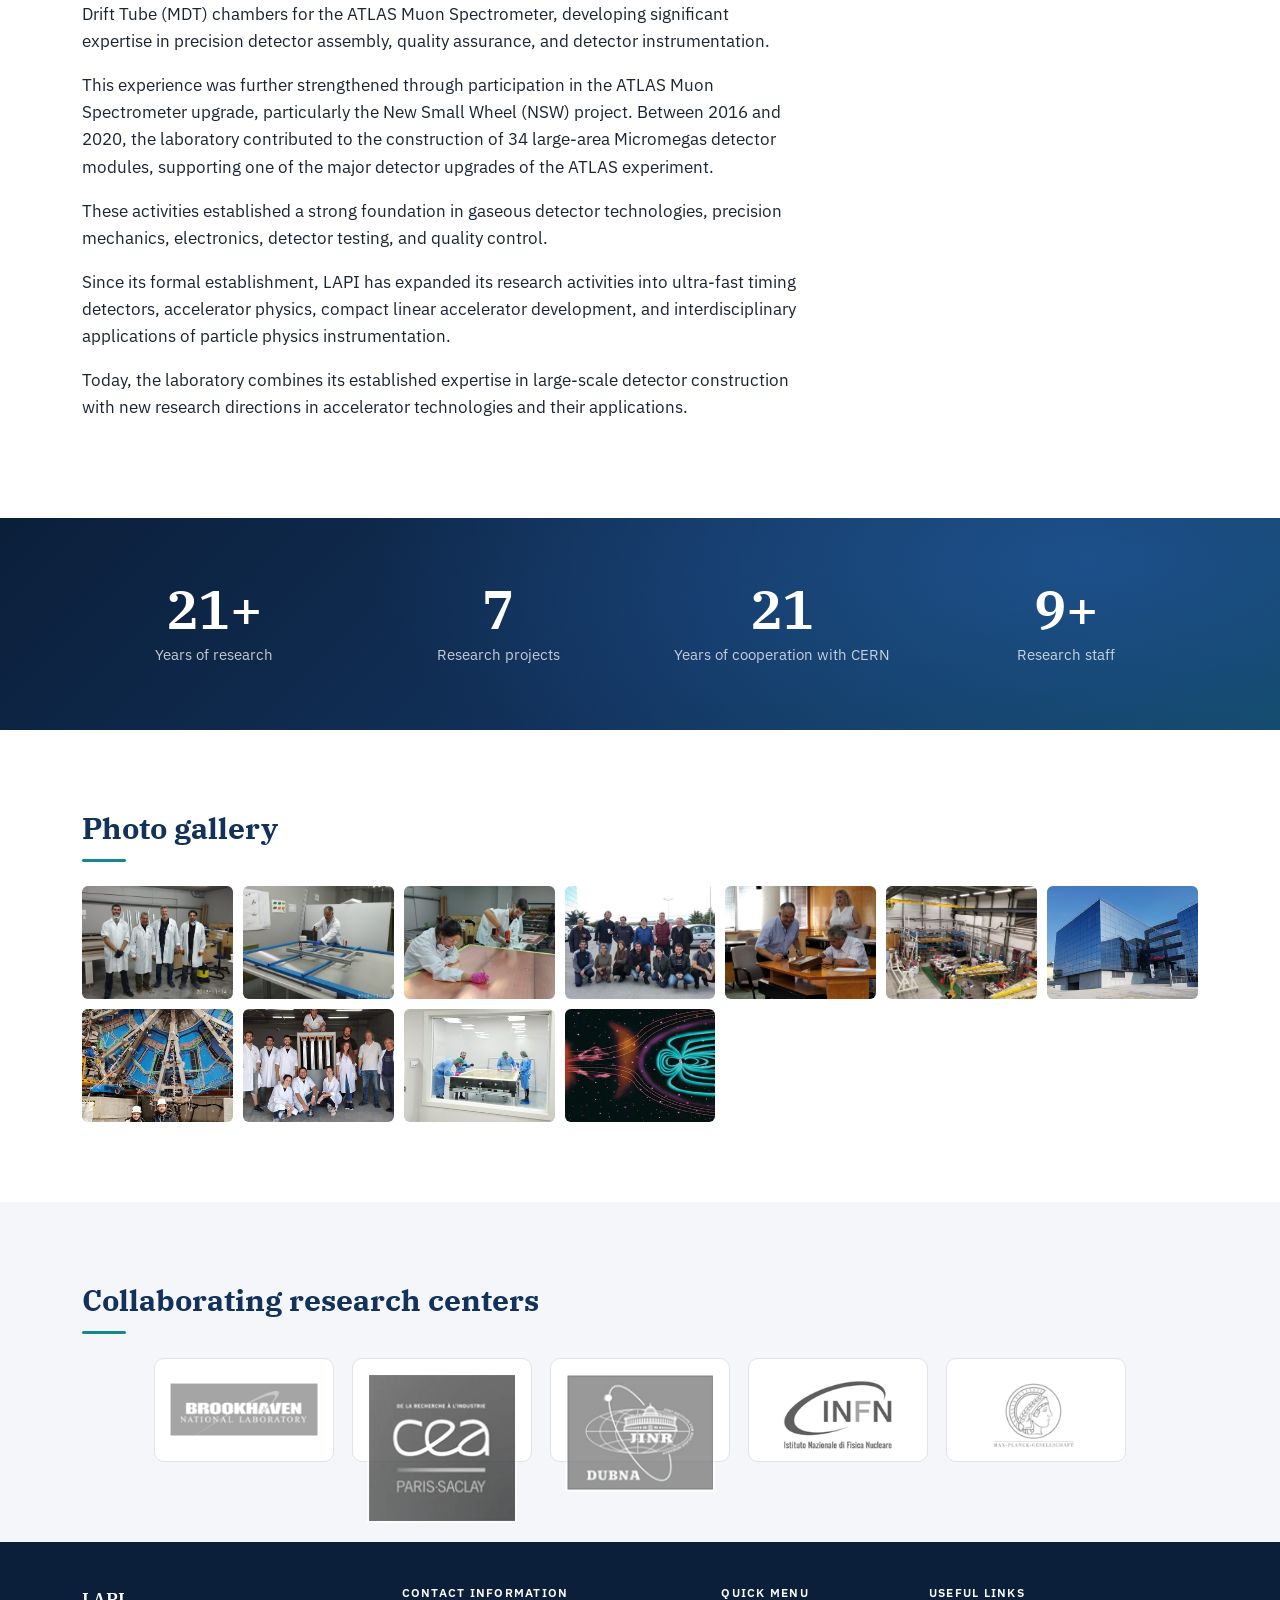
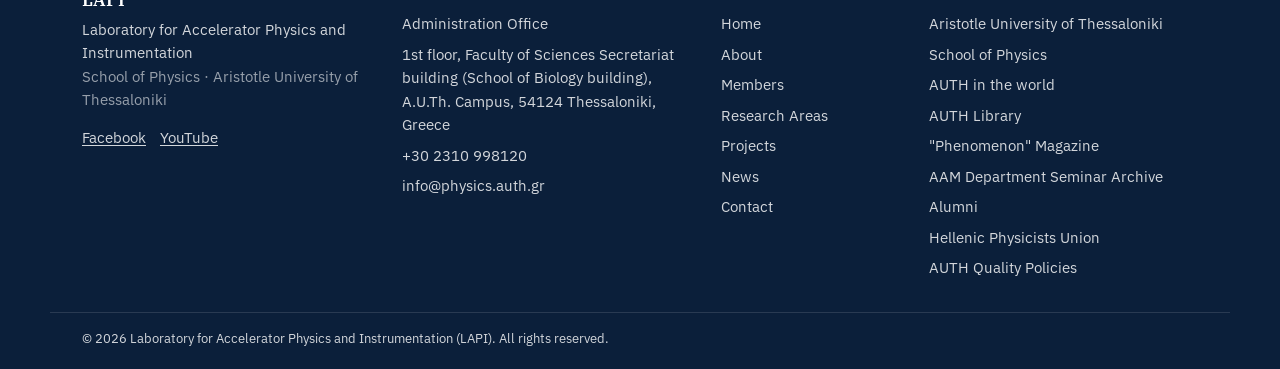
==== commit bf88f724: "About page: new text (Who We Are, Mission, History), EN + EL Co-Authored-By: Claude Opus 5.5 <norepl" ====
--- a/about.html
+++ b/about.html
@@ -6,8 +6,8 @@
   <title>LAPI · Laboratory for Accelerator Physics and Instrumentation</title>
   <meta name="description" content="Laboratory for Accelerator Physics and Instrumentation (LAPI), School of Physics, Aristotle University of Thessaloniki">
   <link rel="icon" href="images/site/logo.svg" type="image/svg+xml">
-  <link rel="stylesheet" href="assets/css/base.css?v=20261116-1">
-  <link rel="stylesheet" id="theme-css" href="assets/css/themes/scientific.css?v=20261116-1">
+  <link rel="stylesheet" href="assets/css/base.css?v=20261118-1">
+  <link rel="stylesheet" id="theme-css" href="assets/css/themes/scientific.css?v=20261118-1">
   <!-- Shows a red banner if a data file has an error (e.g. a missing comma) -->
   <script>window.LAB_ERRORS=[];addEventListener("error",function(e){var t=e.target;if(t&&t.tagName==="SCRIPT"){LAB_ERRORS.push(t.getAttribute("src").split("?")[0]+": could not be loaded.");}else if(e.filename&&/\/data\//.test(e.filename)){LAB_ERRORS.push(e.filename.split("/").pop().split("?")[0].replace(/^/,"data/")+", line "+e.lineno+": "+e.message);}},true);</script>
 </head>
@@ -17,13 +17,13 @@
   <div id="site-footer"></div>
 
   <!-- Content: edit these files -->
-  <script src="data/site.js?v=20261116-1"></script>
-  <script src="data/ui-strings.js?v=20261116-1"></script>
-  <script src="data/members.js?v=20261116-1"></script>
-  <script src="data/research.js?v=20261116-1"></script>
-  <script src="data/projects.js?v=20261116-1"></script>
-  <script src="data/news.js?v=20261116-1"></script>
+  <script src="data/site.js?v=20261118-1"></script>
+  <script src="data/ui-strings.js?v=20261118-1"></script>
+  <script src="data/members.js?v=20261118-1"></script>
+  <script src="data/research.js?v=20261118-1"></script>
+  <script src="data/projects.js?v=20261118-1"></script>
+  <script src="data/news.js?v=20261118-1"></script>
   <!-- Engine (no need to edit) -->
-  <script src="assets/js/app.js?v=20261116-1"></script>
+  <script src="assets/js/app.js?v=20261118-1"></script>
 </body>
 </html>
